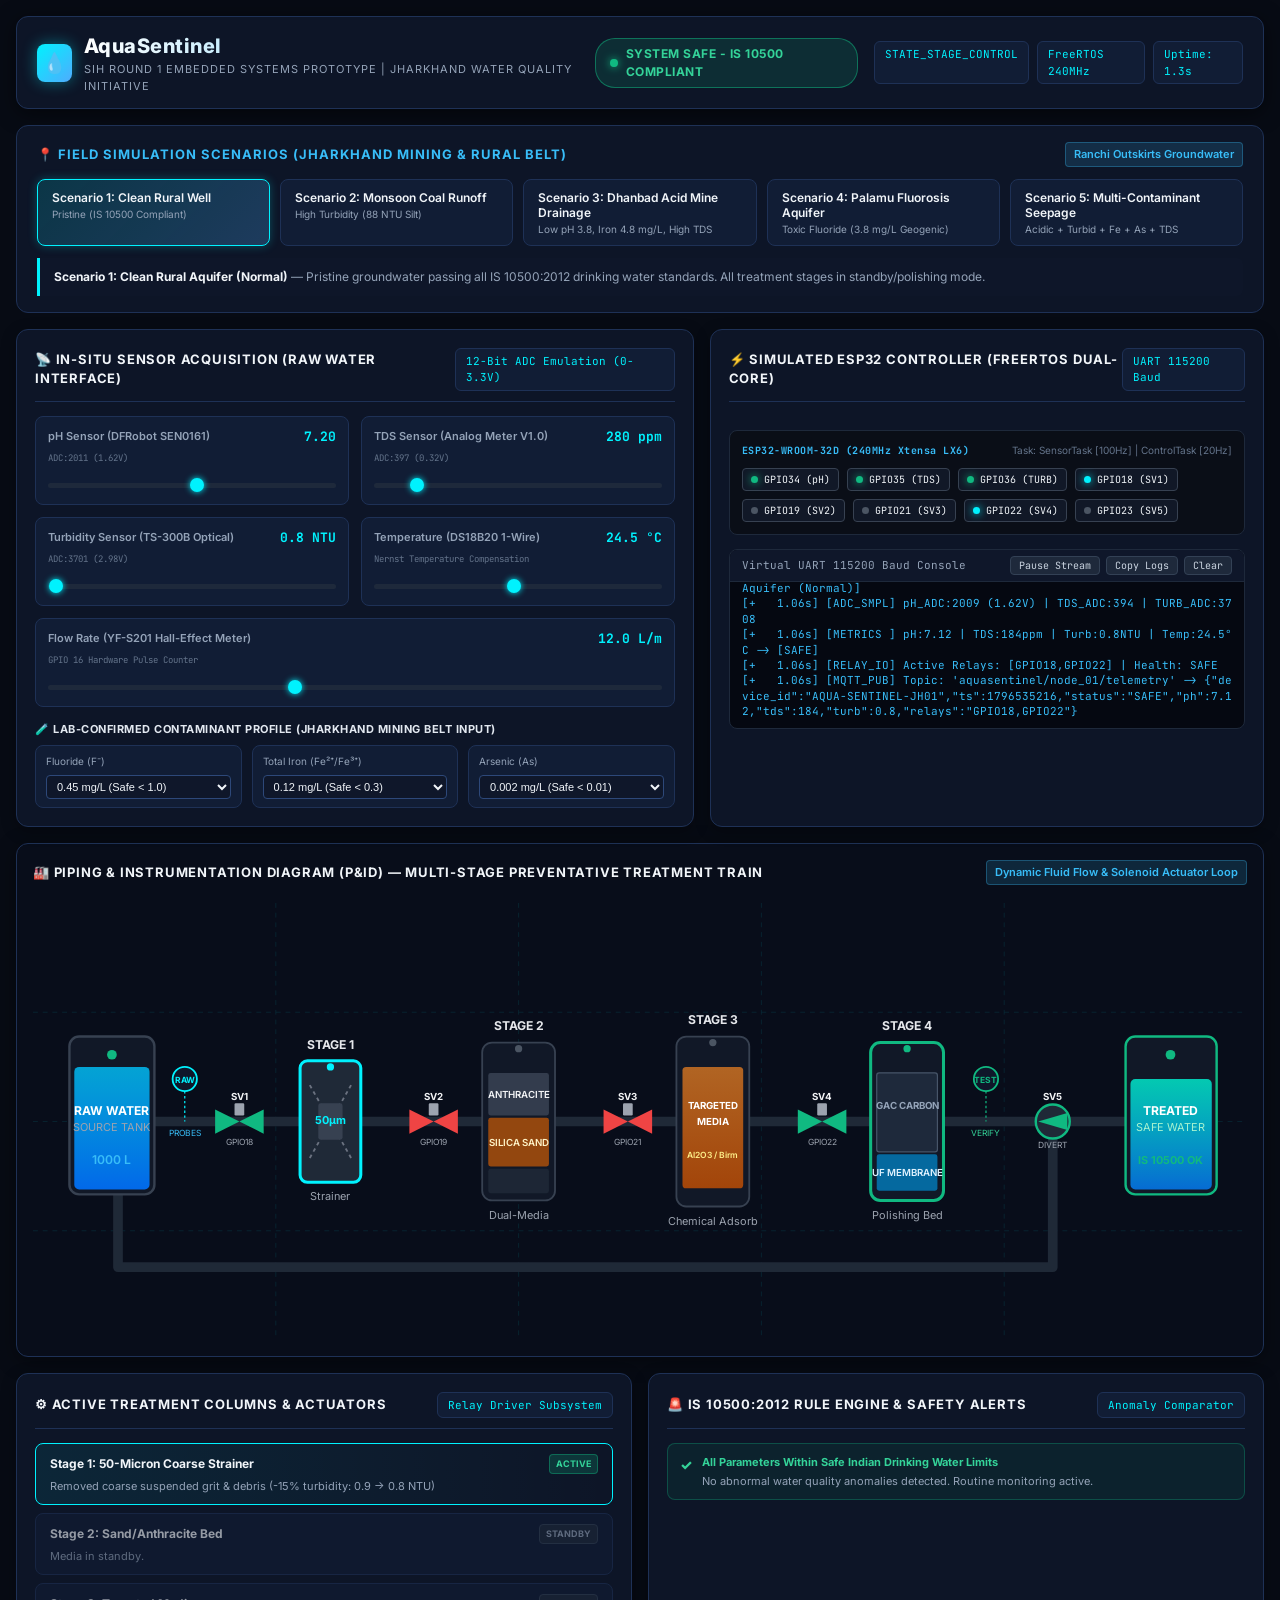
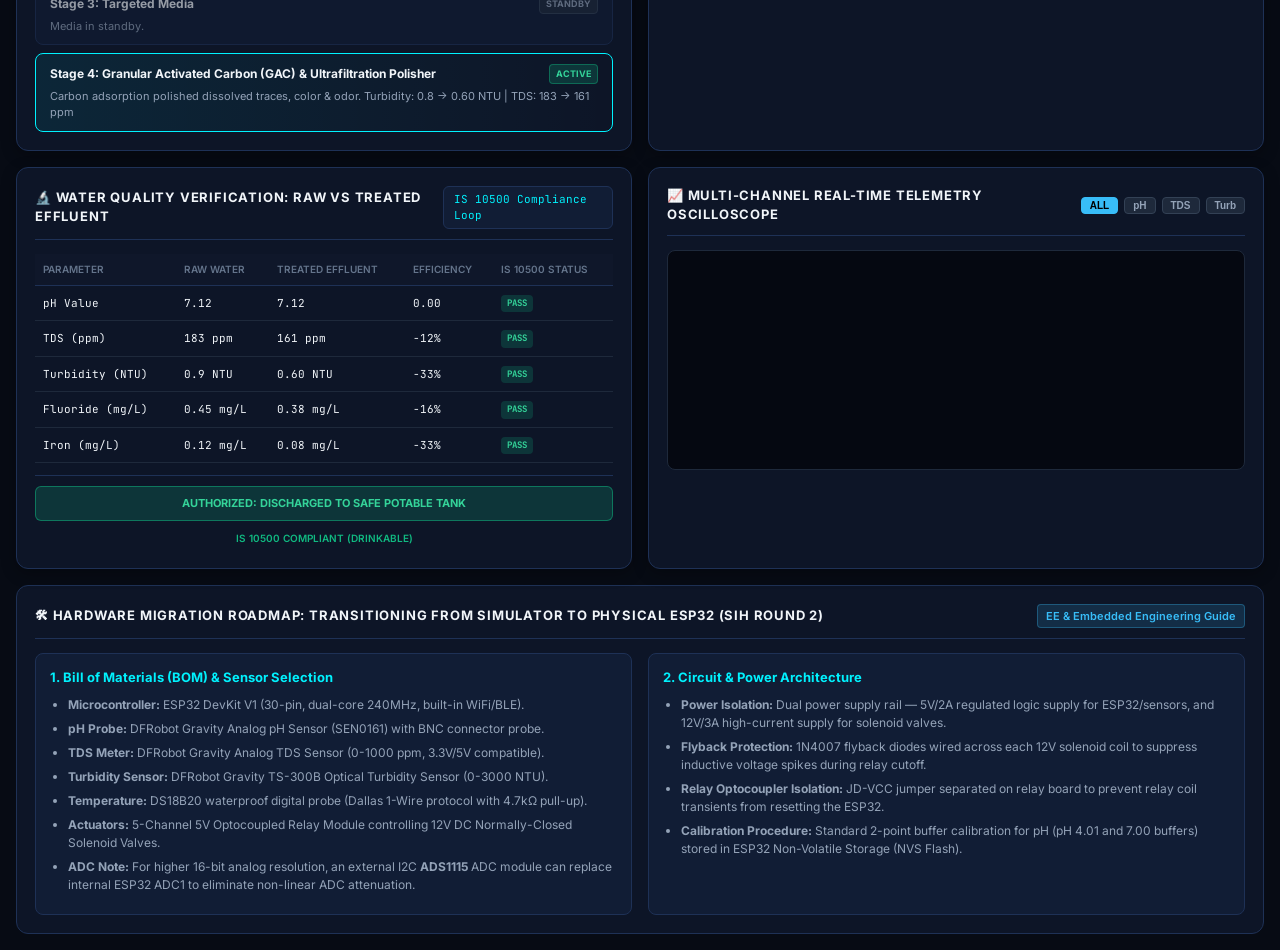
==== index.html @ 8b685284 "AquaSentinel - SIH Water Quality & Embedded Filtration Simulator" ====
<!DOCTYPE html>
<html lang="en">
<head>
  <meta charset="UTF-8">
  <meta name="viewport" content="width=device-width, initial-scale=1.0">
  <title>AquaSentinel — Embedded Water Quality & Filtration Simulator (SIH)</title>
  <link rel="stylesheet" href="css/styles.css">
  <link rel="preconnect" href="https://fonts.googleapis.com">
  <link rel="preconnect" href="https://fonts.gstatic.com" crossorigin>
  <link href="https://fonts.googleapis.com/css2?family=Inter:wght@400;500;600;700;800&family=JetBrains+Mono:wght@400;500;700&display=swap" rel="stylesheet">
</head>
<body>

  <!-- TOP BAR & SCADA CONTROLLER STATUS -->
  <header class="top-nav">
    <div class="brand-section">
      <div class="brand-icon">💧</div>
      <div>
        <h1 class="brand-title">AquaSentinel</h1>
        <p class="brand-subtitle">SIH Round 1 Embedded Systems Prototype | Jharkhand Water Quality Initiative</p>
      </div>
    </div>

    <div class="system-status-container">
      <div id="masterStatusBadge" class="status-badge badge-safe">
        <span class="indicator-dot dot-green"></span> SYSTEM SAFE - IS 10500 COMPLIANT
      </div>
      <div class="mcu-meta-pills">
        <span class="meta-pill" id="fsmStateBadge">STATE_ACQUISITION</span>
        <span class="meta-pill" id="coreFreqTxt">FreeRTOS 240MHz</span>
        <span class="meta-pill">Uptime: <span id="mcuUptimeTxt">0.0s</span></span>
      </div>
    </div>
  </header>

  <!-- JHARKHAND REGIONAL CONTAMINATION PRESETS -->
  <section class="scenario-panel">
    <div class="scenario-header-row">
      <h2 class="panel-title">
        <span>📍 Field Simulation Scenarios (Jharkhand Mining & Rural Belt)</span>
      </h2>
      <span class="region-tag" id="scenarioRegion">Ranchi Outskirts Groundwater</span>
    </div>

    <div class="scenario-btn-grid">
      <button class="scenario-btn active" data-scenario="SCENARIO_NORMAL">
        <span>Scenario 1: Clean Rural Well</span>
        <span class="scenario-sub">Pristine (IS 10500 Compliant)</span>
      </button>

      <button class="scenario-btn" data-scenario="SCENARIO_TURBID_RUNOFF">
        <span>Scenario 2: Monsoon Coal Runoff</span>
        <span class="scenario-sub">High Turbidity (88 NTU Silt)</span>
      </button>

      <button class="scenario-btn" data-scenario="SCENARIO_ACID_MINE_DRAINAGE">
        <span>Scenario 3: Dhanbad Acid Mine Drainage</span>
        <span class="scenario-sub">Low pH 3.8, Iron 4.8 mg/L, High TDS</span>
      </button>

      <button class="scenario-btn" data-scenario="SCENARIO_FLUORIDE_BELT">
        <span>Scenario 4: Palamu Fluorosis Aquifer</span>
        <span class="scenario-sub">Toxic Fluoride (3.8 mg/L Geogenic)</span>
      </button>

      <button class="scenario-btn" data-scenario="SCENARIO_CRITICAL_MULTI">
        <span>Scenario 5: Multi-Contaminant Seepage</span>
        <span class="scenario-sub">Acidic + Turbid + Fe + As + TDS</span>
      </button>
    </div>

    <div class="scenario-info-banner">
      <strong id="scenarioTitle">Scenario 1: Clean Rural Aquifer (Normal)</strong> — 
      <span id="scenarioDesc">Pristine groundwater passing all IS 10500:2012 drinking water standards. All treatment stages in standby/polishing mode.</span>
    </div>
  </section>

  <!-- 2-COLUMN ROW: SENSOR ACQUISITION & VIRTUAL ESP32 MCU -->
  <div class="main-grid-2col">
    
    <!-- LEFT: SENSOR ACQUISITION & LAB CONTAMINANT PANEL -->
    <section class="card">
      <div class="card-header">
        <h3 class="card-title">
          <span>📡 In-Situ Sensor Acquisition (Raw Water Interface)</span>
        </h3>
        <span class="meta-pill">12-Bit ADC Emulation (0-3.3V)</span>
      </div>

      <div class="sensor-sliders-grid">
        <!-- pH Sensor -->
        <div class="sensor-item">
          <div class="sensor-header">
            <span class="sensor-name">pH Sensor (DFRobot SEN0161)</span>
            <span class="sensor-val" id="valPh">7.20</span>
          </div>
          <div class="sensor-adc-tag" id="adcPhTxt">ADC: 2048 (1.65V)</div>
          <input type="range" id="sliderPh" min="2.0" max="12.0" step="0.1" value="7.2">
        </div>

        <!-- TDS Sensor -->
        <div class="sensor-item">
          <div class="sensor-header">
            <span class="sensor-name">TDS Sensor (Analog Meter V1.0)</span>
            <span class="sensor-val" id="valTds">280 ppm</span>
          </div>
          <div class="sensor-adc-tag" id="adcTdsTxt">ADC: 395 (0.32V)</div>
          <input type="range" id="sliderTds" min="20" max="2000" step="10" value="280">
        </div>

        <!-- Turbidity Sensor -->
        <div class="sensor-item">
          <div class="sensor-header">
            <span class="sensor-name">Turbidity Sensor (TS-300B Optical)</span>
            <span class="sensor-val" id="valTurb">0.8 NTU</span>
          </div>
          <div class="sensor-adc-tag" id="adcTurbTxt">ADC: 3698 (2.98V)</div>
          <input type="range" id="sliderTurb" min="0.1" max="120" step="0.5" value="0.8">
        </div>

        <!-- Water Temperature -->
        <div class="sensor-item">
          <div class="sensor-header">
            <span class="sensor-name">Temperature (DS18B20 1-Wire)</span>
            <span class="sensor-val" id="valTemp">24.5 °C</span>
          </div>
          <div class="sensor-adc-tag">Nernst Temperature Compensation</div>
          <input type="range" id="sliderTemp" min="5" max="45" step="0.5" value="24.5">
        </div>

        <!-- Flow Rate -->
        <div class="sensor-item" style="grid-column: span 2;">
          <div class="sensor-header">
            <span class="sensor-name">Flow Rate (YF-S201 Hall-Effect Meter)</span>
            <span class="sensor-val" id="valFlow">12.0 L/m</span>
          </div>
          <div class="sensor-adc-tag">GPIO 16 Hardware Pulse Counter</div>
          <input type="range" id="sliderFlow" min="0" max="30" step="0.5" value="12.0">
        </div>
      </div>

      <!-- Lab-Confirmed Trace Contaminants (Dual-Tier Architecture) -->
      <h4 class="lab-section-title">🧪 Lab-Confirmed Contaminant Profile (Jharkhand Mining Belt Input)</h4>
      <div class="lab-grid">
        <div class="lab-item">
          <label>Fluoride (F⁻)</label>
          <select class="lab-select" id="labFluorideSelect">
            <option value="0.45">0.45 mg/L (Safe < 1.0)</option>
            <option value="1.20">1.20 mg/L (Borderline)</option>
            <option value="2.80">2.80 mg/L (Toxic High)</option>
            <option value="3.80" selected>3.80 mg/L (Palamu Belt)</option>
          </select>
        </div>

        <div class="lab-item">
          <label>Total Iron (Fe²⁺/Fe³⁺)</label>
          <select class="lab-select" id="labIronSelect">
            <option value="0.12" selected>0.12 mg/L (Safe < 0.3)</option>
            <option value="0.65">0.65 mg/L (Elevated)</option>
            <option value="2.80">2.80 mg/L (Mine Seepage)</option>
            <option value="4.80">4.80 mg/L (Dhanbad AMD)</option>
          </select>
        </div>

        <div class="lab-item">
          <label>Arsenic (As)</label>
          <select class="lab-select" id="labArsenicSelect">
            <option value="0.002" selected>0.002 mg/L (Safe < 0.01)</option>
            <option value="0.025">0.025 mg/L (Warning > 0.01)</option>
            <option value="0.045">0.045 mg/L (Critical High)</option>
            <option value="0.080">0.080 mg/L (Lethal Divert)</option>
          </select>
        </div>
      </div>
    </section>

    <!-- RIGHT: VIRTUAL ESP32 EMBEDDED CONTROLLER & SERIAL MONITOR -->
    <section class="card mcu-panel">
      <div class="card-header">
        <h3 class="card-title">
          <span>⚡ Simulated ESP32 Controller (FreeRTOS Dual-Core)</span>
        </h3>
        <span class="meta-pill">UART 115200 Baud</span>
      </div>

      <!-- Virtual ESP32 Hardware Status -->
      <div class="esp32-visual-board">
        <div class="esp32-header">
          <span class="esp32-chip-badge">ESP32-WROOM-32D (240MHz Xtensa LX6)</span>
          <span class="esp32-core-spec">Task: SensorTask [100Hz] | ControlTask [20Hz]</span>
        </div>

        <div class="gpio-pinout-row">
          <!-- ADC Inputs -->
          <div class="gpio-pin" title="ADC1_CH6: pH Sensor Probe">
            <span class="pin-led led-on" id="gpio34Led"></span>
            <span>GPIO34 (pH)</span>
          </div>
          <div class="gpio-pin" title="ADC1_CH7: TDS Sensor Probe">
            <span class="pin-led led-on" id="gpio35Led"></span>
            <span>GPIO35 (TDS)</span>
          </div>
          <div class="gpio-pin" title="ADC1_CH0: Turbidity Optical Sensor">
            <span class="pin-led led-on" id="gpio36Led"></span>
            <span>GPIO36 (TURB)</span>
          </div>

          <!-- Relay Actuators -->
          <div class="gpio-pin" title="Relay 1: Solenoid SV1 (Inlet / Strainer)">
            <span class="pin-led led-relay led-on" id="gpio18Led"></span>
            <span>GPIO18 (SV1)</span>
          </div>
          <div class="gpio-pin" title="Relay 2: Solenoid SV2 (Sand / Anthracite)">
            <span class="pin-led led-relay" id="gpio19Led"></span>
            <span>GPIO19 (SV2)</span>
          </div>
          <div class="gpio-pin" title="Relay 3: Solenoid SV3 (Targeted Media: Al2O3/Birm/Calcite)">
            <span class="pin-led led-relay" id="gpio21Led"></span>
            <span>GPIO21 (SV3)</span>
          </div>
          <div class="gpio-pin" title="Relay 4: Solenoid SV4 (GAC Carbon Polisher)">
            <span class="pin-led led-relay led-on" id="gpio22Led"></span>
            <span>GPIO22 (SV4)</span>
          </div>
          <div class="gpio-pin" title="Relay 5: Solenoid SV5 (Recirculation / Diverter)">
            <span class="pin-led led-relay" id="gpio23Led"></span>
            <span>GPIO23 (SV5)</span>
          </div>
        </div>
      </div>

      <!-- Virtual UART Serial Terminal -->
      <div class="serial-console-card">
        <div class="serial-console-toolbar">
          <span class="serial-title">Virtual UART 115200 Baud Console</span>
          <div class="serial-actions">
            <button class="btn-console" id="btnPauseSerial">Pause Stream</button>
            <button class="btn-console" id="btnCopySerial">Copy Logs</button>
            <button class="btn-console" id="btnClearSerial">Clear</button>
          </div>
        </div>
        <div class="serial-output" id="serialOutput"></div>
      </div>
    </section>

  </div>

  <!-- P&ID DYNAMIC ANIMATED PIPING & INSTRUMENTATION SCHEMATIC -->
  <section class="pid-container-wrapper">
    <div class="card-header" style="border: none; margin-bottom: 8px;">
      <h3 class="card-title">
        <span>🏭 Piping & Instrumentation Diagram (P&ID) — Multi-Stage Preventative Treatment Train</span>
      </h3>
      <span class="region-tag">Dynamic Fluid Flow & Solenoid Actuator Loop</span>
    </div>
    <div id="pidContainer"></div>
  </section>

  <!-- 2-COLUMN ROW: TREATMENT STAGE STATUS & REAL-TIME ALERTS -->
  <div class="treatment-row-grid">
    
    <!-- Active Treatment Stages -->
    <section class="card">
      <div class="card-header">
        <h3 class="card-title">
          <span>⚙ Active Treatment Columns & Actuators</span>
        </h3>
        <span class="meta-pill">Relay Driver Subsystem</span>
      </div>
      <div class="stages-list" id="treatmentStagesList"></div>
    </section>

    <!-- Real-Time Alerts & IS 10500 Rule Engine -->
    <section class="card">
      <div class="card-header">
        <h3 class="card-title">
          <span>🚨 IS 10500:2012 Rule Engine & Safety Alerts</span>
        </h3>
        <span class="meta-pill">Anomaly Comparator</span>
      </div>
      <div class="active-alerts-box" id="activeAlertsContainer"></div>
    </section>

  </div>

  <!-- 2-COLUMN ROW: BEFORE VS AFTER TREATMENT TABLE & LIVE OSCILLOSCOPE STRIP CHART -->
  <div class="bottom-grid-2col">

    <!-- Before vs After Verification Table -->
    <section class="card">
      <div class="card-header">
        <h3 class="card-title">
          <span>🔬 Water Quality Verification: Raw vs Treated Effluent</span>
        </h3>
        <span class="meta-pill">IS 10500 Compliance Loop</span>
      </div>

      <table class="comp-table">
        <thead>
          <tr>
            <th>Parameter</th>
            <th>Raw Water</th>
            <th>Treated Effluent</th>
            <th>Efficiency</th>
            <th>IS 10500 Status</th>
          </tr>
        </thead>
        <tbody>
          <tr>
            <td>pH Value</td>
            <td id="rawPhComp">7.20</td>
            <td id="treatedPhComp">7.25</td>
            <td id="phEffComp">Buffered</td>
            <td><span class="status-tag tag-pass" id="phStatusComp">PASS</span></td>
          </tr>
          <tr>
            <td>TDS (ppm)</td>
            <td id="rawTdsComp">280 ppm</td>
            <td id="treatedTdsComp">246 ppm</td>
            <td id="tdsEffComp">-12%</td>
            <td><span class="status-tag tag-pass" id="tdsStatusComp">PASS</span></td>
          </tr>
          <tr>
            <td>Turbidity (NTU)</td>
            <td id="rawTurbComp">0.8 NTU</td>
            <td id="treatedTurbComp">0.4 NTU</td>
            <td id="turbEffComp">-50%</td>
            <td><span class="status-tag tag-pass" id="turbStatusComp">PASS</span></td>
          </tr>
          <tr>
            <td>Fluoride (mg/L)</td>
            <td id="rawFluorideComp">0.45 mg/L</td>
            <td id="treatedFluorideComp">0.38 mg/L</td>
            <td id="fluorideEffComp">-15%</td>
            <td><span class="status-tag tag-pass" id="fluorideStatusComp">PASS</span></td>
          </tr>
          <tr>
            <td>Iron (mg/L)</td>
            <td id="rawIronComp">0.12 mg/L</td>
            <td id="treatedIronComp">0.08 mg/L</td>
            <td id="ironEffComp">-33%</td>
            <td><span class="status-tag tag-pass" id="ironStatusComp">PASS</span></td>
          </tr>
        </tbody>
      </table>

      <div class="destination-bar">
        <div id="diverterStatusBadge" class="dest-badge dest-safe">
          AUTHORIZED: DISCHARGED TO SAFE STORAGE TANK
        </div>
        <div id="complianceRatingBadge" class="rating-badge rate-pass">
          IS 10500 COMPLIANT (DRINKABLE)
        </div>
      </div>
    </section>

    <!-- Canvas Strip-Chart Oscilloscope -->
    <section class="card">
      <div class="card-header">
        <h3 class="card-title">
          <span>📈 Multi-Channel Real-Time Telemetry Oscilloscope</span>
        </h3>
        <div class="chart-controls">
          <button class="chart-filter-btn active" data-channel="ALL">ALL</button>
          <button class="chart-filter-btn" data-channel="PH">pH</button>
          <button class="chart-filter-btn" data-channel="TDS">TDS</button>
          <button class="chart-filter-btn" data-channel="TURB">Turb</button>
        </div>
      </div>
      <div class="canvas-chart-wrapper">
        <canvas id="telemetryCanvas"></canvas>
      </div>
    </section>

  </div>

  <!-- EMBEDDED HARDWARE MIGRATION GUIDE & BOM (FOR SIH ROUND 2 PRESENTATION) -->
  <section class="hardware-guide-card">
    <div class="card-header">
      <h3 class="card-title">
        <span>🛠 Hardware Migration Roadmap: Transitioning from Simulator to Physical ESP32 (SIH Round 2)</span>
      </h3>
      <span class="region-tag">EE & Embedded Engineering Guide</span>
    </div>

    <div class="guide-grid">
      <div class="guide-block">
        <h4>1. Bill of Materials (BOM) & Sensor Selection</h4>
        <ul>
          <li><strong>Microcontroller:</strong> ESP32 DevKit V1 (30-pin, dual-core 240MHz, built-in WiFi/BLE).</li>
          <li><strong>pH Probe:</strong> DFRobot Gravity Analog pH Sensor (SEN0161) with BNC connector probe.</li>
          <li><strong>TDS Meter:</strong> DFRobot Gravity Analog TDS Sensor (0-1000 ppm, 3.3V/5V compatible).</li>
          <li><strong>Turbidity Sensor:</strong> DFRobot Gravity TS-300B Optical Turbidity Sensor (0-3000 NTU).</li>
          <li><strong>Temperature:</strong> DS18B20 waterproof digital probe (Dallas 1-Wire protocol with 4.7kΩ pull-up).</li>
          <li><strong>Actuators:</strong> 5-Channel 5V Optocoupled Relay Module controlling 12V DC Normally-Closed Solenoid Valves.</li>
          <li><strong>ADC Note:</strong> For higher 16-bit analog resolution, an external I2C <strong>ADS1115</strong> ADC module can replace internal ESP32 ADC1 to eliminate non-linear ADC attenuation.</li>
        </ul>
      </div>

      <div class="guide-block">
        <h4>2. Circuit & Power Architecture</h4>
        <ul>
          <li><strong>Power Isolation:</strong> Dual power supply rail — 5V/2A regulated logic supply for ESP32/sensors, and 12V/3A high-current supply for solenoid valves.</li>
          <li><strong>Flyback Protection:</strong> 1N4007 flyback diodes wired across each 12V solenoid coil to suppress inductive voltage spikes during relay cutoff.</li>
          <li><strong>Relay Optocoupler Isolation:</strong> JD-VCC jumper separated on relay board to prevent relay coil transients from resetting the ESP32.</li>
          <li><strong>Calibration Procedure:</strong> Standard 2-point buffer calibration for pH (pH 4.01 and 7.00 buffers) stored in ESP32 Non-Volatile Storage (NVS Flash).</li>
        </ul>
      </div>
    </div>
  </section>

  <!-- SCRIPTS -->
  <script src="js/firmware_mcu.js"></script>
  <script src="js/water_physics.js"></script>
  <script src="js/pid_renderer.js"></script>
  <script src="js/telemetry_charts.js"></script>
  <script src="js/app.js"></script>
</body>
</html>
---- css/styles.css ----
/* ==========================================================================
   AquaSentinel - Industrial SCADA & Embedded Engineering Theme
   High-Contrast Dark Mode with Cyber-Industrial Accents
   ========================================================================== */

:root {
  --bg-primary: #070b14;
  --bg-secondary: #0d1527;
  --bg-card: #111d35;
  --bg-card-hover: #162544;
  --border-dim: #1e3156;
  --border-bright: #2d4879;
  
  --text-primary: #f1f5f9;
  --text-secondary: #94a3b8;
  --text-muted: #64748b;

  --accent-cyan: #00f2fe;
  --accent-blue: #38bdf8;
  --accent-green: #10b981;
  --accent-amber: #f59e0b;
  --accent-red: #ef4444;
  --accent-purple: #a855f7;

  --glow-cyan: 0 0 15px rgba(0, 242, 254, 0.4);
  --glow-green: 0 0 15px rgba(16, 185, 129, 0.4);
  --glow-red: 0 0 18px rgba(239, 68, 68, 0.5);

  --font-sans: 'Inter', -apple-system, BlinkMacSystemFont, 'Segoe UI', Roboto, sans-serif;
  --font-mono: 'JetBrains Mono', 'Fira Code', 'Courier New', monospace;
}

* {
  box-sizing: border-box;
  margin: 0;
  padding: 0;
}

body {
  background-color: var(--bg-primary);
  color: var(--text-primary);
  font-family: var(--font-sans);
  line-height: 1.5;
  -webkit-font-smoothing: antialiased;
  padding: 16px;
  min-height: 100vh;
}

/* ==========================================================================
   TOP BAR & BRANDING
   ========================================================================== */
.top-nav {
  display: flex;
  justify-content: space-between;
  align-items: center;
  background: var(--bg-secondary);
  border: 1px solid var(--border-dim);
  border-radius: 12px;
  padding: 14px 20px;
  margin-bottom: 16px;
  box-shadow: 0 4px 20px rgba(0, 0, 0, 0.5);
}

.brand-section {
  display: flex;
  align-items: center;
  gap: 12px;
}

.brand-icon {
  width: 38px;
  height: 38px;
  background: linear-gradient(135deg, #00f2fe, #4facfe);
  border-radius: 8px;
  display: flex;
  align-items: center;
  justify-content: center;
  font-size: 20px;
  box-shadow: var(--glow-cyan);
}

.brand-title {
  font-size: 20px;
  font-weight: 800;
  letter-spacing: 0.5px;
  background: linear-gradient(90deg, #ffffff, #38bdf8);
  -webkit-background-clip: text;
  -webkit-text-fill-color: transparent;
}

.brand-subtitle {
  font-size: 11px;
  color: var(--text-secondary);
  text-transform: uppercase;
  letter-spacing: 1px;
}

.system-status-container {
  display: flex;
  align-items: center;
  gap: 16px;
}

.status-badge {
  display: inline-flex;
  align-items: center;
  gap: 8px;
  padding: 6px 14px;
  border-radius: 20px;
  font-size: 12px;
  font-weight: 700;
  letter-spacing: 0.5px;
  transition: all 0.3s ease;
}

.badge-safe {
  background: rgba(16, 185, 129, 0.15);
  border: 1px solid rgba(16, 185, 129, 0.5);
  color: #34d399;
}

.badge-warning {
  background: rgba(245, 158, 11, 0.15);
  border: 1px solid rgba(245, 158, 11, 0.5);
  color: #fbbf24;
}

.badge-critical {
  background: rgba(239, 68, 68, 0.2);
  border: 1px solid rgba(239, 68, 68, 0.7);
  color: #f87171;
  animation: pulseCrit 1.5s infinite;
}

@keyframes pulseCrit {
  0%, 100% { box-shadow: 0 0 5px rgba(239, 68, 68, 0.3); }
  50% { box-shadow: 0 0 18px rgba(239, 68, 68, 0.7); }
}

.indicator-dot {
  width: 8px;
  height: 8px;
  border-radius: 50%;
}
.dot-green { background: #10b981; box-shadow: 0 0 8px #10b981; }
.dot-amber { background: #f59e0b; box-shadow: 0 0 8px #f59e0b; }
.dot-red { background: #ef4444; box-shadow: 0 0 8px #ef4444; }

.mcu-meta-pills {
  display: flex;
  gap: 8px;
}

.meta-pill {
  background: var(--bg-card);
  border: 1px solid var(--border-dim);
  padding: 4px 10px;
  border-radius: 6px;
  font-size: 11px;
  font-family: var(--font-mono);
  color: var(--accent-cyan);
}

/* ==========================================================================
   SCENARIO SELECTOR BAR
   ========================================================================== */
.scenario-panel {
  background: var(--bg-secondary);
  border: 1px solid var(--border-dim);
  border-radius: 12px;
  padding: 16px 20px;
  margin-bottom: 16px;
}

.scenario-header-row {
  display: flex;
  justify-content: space-between;
  align-items: center;
  margin-bottom: 12px;
}

.panel-title {
  font-size: 13px;
  font-weight: 700;
  text-transform: uppercase;
  letter-spacing: 1px;
  color: var(--accent-blue);
  display: flex;
  align-items: center;
  gap: 8px;
}

.region-tag {
  font-size: 11px;
  background: rgba(56, 189, 248, 0.15);
  border: 1px solid rgba(56, 189, 248, 0.3);
  color: var(--accent-blue);
  padding: 3px 8px;
  border-radius: 4px;
  font-weight: 600;
}

.scenario-btn-grid {
  display: grid;
  grid-template-columns: repeat(auto-fit, minmax(210px, 1fr));
  gap: 10px;
  margin-bottom: 12px;
}

.scenario-btn {
  background: var(--bg-card);
  border: 1px solid var(--border-dim);
  color: var(--text-primary);
  padding: 10px 14px;
  border-radius: 8px;
  cursor: pointer;
  text-align: left;
  font-family: var(--font-sans);
  font-size: 12px;
  font-weight: 600;
  transition: all 0.2s ease;
  display: flex;
  flex-direction: column;
  gap: 3px;
}

.scenario-btn:hover {
  background: var(--bg-card-hover);
  border-color: var(--accent-cyan);
}

.scenario-btn.active {
  background: linear-gradient(135deg, rgba(0, 242, 254, 0.15), rgba(79, 172, 254, 0.25));
  border-color: var(--accent-cyan);
  box-shadow: 0 0 10px rgba(0, 242, 254, 0.25);
}

.scenario-sub {
  font-size: 10px;
  color: var(--text-secondary);
  font-weight: 400;
}

.scenario-info-banner {
  background: rgba(15, 23, 42, 0.7);
  border-left: 3px solid var(--accent-cyan);
  padding: 10px 14px;
  border-radius: 0 6px 6px 0;
  font-size: 12px;
  color: var(--text-secondary);
}

.scenario-info-banner strong {
  color: var(--text-primary);
}

/* ==========================================================================
   GRID LAYOUT: SENSORS & EMBEDDED MCU
   ========================================================================== */
.main-grid-2col {
  display: grid;
  grid-template-columns: 1.1fr 0.9fr;
  gap: 16px;
  margin-bottom: 16px;
}

@media (max-width: 1050px) {
  .main-grid-2col {
    grid-template-columns: 1fr;
  }
}

.card {
  background: var(--bg-secondary);
  border: 1px solid var(--border-dim);
  border-radius: 12px;
  padding: 18px;
  box-shadow: 0 4px 15px rgba(0, 0, 0, 0.3);
}

.card-header {
  display: flex;
  justify-content: space-between;
  align-items: center;
  margin-bottom: 14px;
  border-bottom: 1px solid var(--border-dim);
  padding-bottom: 10px;
}

.card-title {
  font-size: 13px;
  font-weight: 700;
  text-transform: uppercase;
  letter-spacing: 0.8px;
  color: var(--text-primary);
  display: flex;
  align-items: center;
  gap: 8px;
}

.sensor-sliders-grid {
  display: grid;
  grid-template-columns: 1fr 1fr;
  gap: 12px;
  margin-bottom: 14px;
}

@media (max-width: 600px) {
  .sensor-sliders-grid {
    grid-template-columns: 1fr;
  }
}

.sensor-item {
  background: var(--bg-card);
  border: 1px solid var(--border-dim);
  border-radius: 8px;
  padding: 10px 12px;
}

.sensor-header {
  display: flex;
  justify-content: space-between;
  align-items: center;
  margin-bottom: 6px;
}

.sensor-name {
  font-size: 11px;
  font-weight: 600;
  color: var(--text-secondary);
}

.sensor-val {
  font-family: var(--font-mono);
  font-size: 13px;
  font-weight: 700;
  color: var(--accent-cyan);
}

.sensor-adc-tag {
  font-family: var(--font-mono);
  font-size: 9px;
  color: var(--text-muted);
  margin-bottom: 4px;
}

input[type="range"] {
  width: 100%;
  height: 5px;
  border-radius: 4px;
  background: #1e293b;
  outline: none;
  -webkit-appearance: none;
  cursor: pointer;
}

input[type="range"]::-webkit-slider-thumb {
  -webkit-appearance: none;
  width: 14px;
  height: 14px;
  border-radius: 50%;
  background: var(--accent-cyan);
  box-shadow: 0 0 6px var(--accent-cyan);
  cursor: pointer;
}

/* Lab Contaminants Selection */
.lab-section-title {
  font-size: 11px;
  font-weight: 700;
  text-transform: uppercase;
  letter-spacing: 0.5px;
  color: #e2e8f0;
  margin: 10px 0 8px;
}

.lab-grid {
  display: grid;
  grid-template-columns: repeat(3, 1fr);
  gap: 10px;
}

.lab-item {
  background: var(--bg-card);
  border: 1px solid var(--border-dim);
  border-radius: 8px;
  padding: 8px 10px;
}

.lab-item label {
  display: block;
  font-size: 10px;
  color: var(--text-secondary);
  margin-bottom: 4px;
}

.lab-select {
  width: 100%;
  background: #0f172a;
  border: 1px solid var(--border-bright);
  color: var(--text-primary);
  font-size: 11px;
  padding: 4px 6px;
  border-radius: 4px;
  outline: none;
}

/* ==========================================================================
   VIRTUAL ESP32 MCU & SERIAL TERMINAL
   ========================================================================== */
.mcu-panel {
  display: flex;
  flex-direction: column;
  gap: 14px;
}

.esp32-visual-board {
  background: #0a0e17;
  border: 1px solid #1e293b;
  border-radius: 8px;
  padding: 12px;
  display: flex;
  flex-direction: column;
  gap: 10px;
}

.esp32-header {
  display: flex;
  justify-content: space-between;
  align-items: center;
}

.esp32-chip-badge {
  font-family: var(--font-mono);
  font-size: 10px;
  color: #38bdf8;
  font-weight: 700;
  letter-spacing: 0.5px;
}

.esp32-core-spec {
  font-size: 10px;
  color: var(--text-muted);
}

.gpio-pinout-row {
  display: flex;
  flex-wrap: wrap;
  gap: 8px;
}

.gpio-pin {
  background: #111827;
  border: 1px solid #374151;
  border-radius: 4px;
  padding: 3px 8px;
  display: flex;
  align-items: center;
  gap: 6px;
  font-family: var(--font-mono);
  font-size: 10px;
}

.pin-led {
  width: 7px;
  height: 7px;
  border-radius: 50%;
  background: #374151;
  transition: all 0.2s ease;
}

.pin-led.led-on {
  background: var(--accent-green);
  box-shadow: 0 0 8px var(--accent-green);
}

.pin-led.led-relay {
  background: #4b5563;
}

.pin-led.led-relay.led-on {
  background: var(--accent-cyan);
  box-shadow: 0 0 8px var(--accent-cyan);
}

/* Virtual Serial Console */
.serial-console-card {
  background: #050811;
  border: 1px solid #1e293b;
  border-radius: 8px;
  display: flex;
  flex-direction: column;
  height: 180px;
  overflow: hidden;
}

.serial-console-toolbar {
  display: flex;
  justify-content: space-between;
  align-items: center;
  background: #0f172a;
  padding: 6px 12px;
  border-bottom: 1px solid #1e293b;
}

.serial-title {
  font-family: var(--font-mono);
  font-size: 11px;
  color: #94a3b8;
}

.serial-actions {
  display: flex;
  gap: 6px;
}

.btn-console {
  background: #1e293b;
  border: 1px solid #334155;
  color: #cbd5e1;
  padding: 2px 8px;
  border-radius: 4px;
  font-size: 10px;
  font-family: var(--font-mono);
  cursor: pointer;
}

.btn-console:hover {
  background: #334155;
  color: #ffffff;
}

.btn-warn {
  border-color: var(--accent-amber);
  color: var(--accent-amber);
}

.serial-output {
  flex: 1;
  padding: 8px 12px;
  font-family: var(--font-mono);
  font-size: 11px;
  color: #38bdf8;
  white-space: pre-wrap;
  word-break: break-all;
  overflow-y: auto;
  line-height: 1.4;
}

/* ==========================================================================
   P&ID ANIMATED SCHEMATIC
   ========================================================================== */
.pid-container-wrapper {
  background: #080d1a;
  border: 1px solid var(--border-dim);
  border-radius: 12px;
  padding: 16px;
  margin-bottom: 16px;
  box-shadow: 0 4px 20px rgba(0,0,0,0.4);
}

.pid-svg {
  width: 100%;
  height: auto;
  display: block;
}

/* Flow animation keyframes */
@keyframes dashFlow {
  to {
    stroke-dashoffset: -40;
  }
}

.flow-pulse {
  stroke-dasharray: 8, 4;
  animation: dashFlow 1.2s linear infinite;
}

.flow-pulse-recirc {
  animation: dashFlow 0.8s linear infinite;
}

/* ==========================================================================
   TREATMENT STAGES & ALERTS ROW
   ========================================================================== */
.treatment-row-grid {
  display: grid;
  grid-template-columns: 1fr 1fr;
  gap: 16px;
  margin-bottom: 16px;
}

@media (max-width: 900px) {
  .treatment-row-grid {
    grid-template-columns: 1fr;
  }
}

.stages-list {
  display: flex;
  flex-direction: column;
  gap: 8px;
}

.stage-card {
  background: var(--bg-card);
  border: 1px solid var(--border-dim);
  border-radius: 8px;
  padding: 10px 14px;
  transition: all 0.2s ease;
}

.stage-card.stage-active {
  border-color: var(--accent-cyan);
  background: linear-gradient(90deg, rgba(0, 242, 254, 0.08), transparent);
}

.stage-card.stage-idle {
  opacity: 0.6;
}

.stage-header {
  display: flex;
  justify-content: space-between;
  align-items: center;
  margin-bottom: 4px;
}

.stage-name {
  font-size: 12px;
  font-weight: 700;
  color: var(--text-primary);
}

.stage-status-pill {
  font-size: 9px;
  font-weight: 700;
  padding: 2px 6px;
  border-radius: 4px;
  text-transform: uppercase;
}

.pill-active {
  background: rgba(16, 185, 129, 0.2);
  color: #34d399;
  border: 1px solid rgba(16, 185, 129, 0.4);
}

.pill-idle {
  background: #1e293b;
  color: #94a3b8;
  border: 1px solid #334155;
}

.stage-details {
  font-size: 11px;
  color: var(--text-secondary);
}

/* Alerts Box */
.active-alerts-box {
  display: flex;
  flex-direction: column;
  gap: 8px;
  max-height: 250px;
  overflow-y: auto;
}

.alarm-item {
  display: flex;
  align-items: flex-start;
  gap: 10px;
  padding: 10px 12px;
  border-radius: 8px;
  font-size: 11px;
}

.alarm-none {
  background: rgba(16, 185, 129, 0.08);
  border: 1px solid rgba(16, 185, 129, 0.3);
  color: #34d399;
}

.alarm-warn {
  background: rgba(245, 158, 11, 0.1);
  border: 1px solid rgba(245, 158, 11, 0.4);
  color: #fbbf24;
}

.alarm-crit {
  background: rgba(239, 68, 68, 0.15);
  border: 1px solid rgba(239, 68, 68, 0.6);
  color: #fca5a5;
}

.alarm-icon {
  font-size: 14px;
  font-weight: 800;
}

.alarm-title {
  font-weight: 700;
  margin-bottom: 2px;
}

.alarm-desc {
  color: var(--text-secondary);
}

/* ==========================================================================
   COMPARISON TABLE & TELEMETRY CHARTS
   ========================================================================== */
.bottom-grid-2col {
  display: grid;
  grid-template-columns: 1fr 1fr;
  gap: 16px;
  margin-bottom: 16px;
}

@media (max-width: 980px) {
  .bottom-grid-2col {
    grid-template-columns: 1fr;
  }
}

.comp-table {
  width: 100%;
  border-collapse: collapse;
  font-size: 11px;
  margin-bottom: 12px;
}

.comp-table th {
  background: #0f172a;
  color: var(--text-muted);
  text-transform: uppercase;
  font-weight: 600;
  font-size: 10px;
  padding: 8px;
  text-align: left;
  border-bottom: 1px solid var(--border-dim);
}

.comp-table td {
  padding: 8px;
  border-bottom: 1px solid #1e293b;
  font-family: var(--font-mono);
}

.comp-table tr:hover td {
  background: rgba(255, 255, 255, 0.02);
}

.status-tag {
  display: inline-block;
  padding: 2px 6px;
  border-radius: 4px;
  font-size: 9px;
  font-weight: 700;
}
.tag-pass { background: rgba(16, 185, 129, 0.2); color: #34d399; }
.tag-permissible { background: rgba(245, 158, 11, 0.2); color: #fbbf24; }
.tag-fail { background: rgba(239, 68, 68, 0.2); color: #f87171; }

.destination-bar {
  display: flex;
  flex-direction: column;
  gap: 6px;
  margin-top: 10px;
  padding-top: 10px;
  border-top: 1px solid var(--border-dim);
}

.dest-badge {
  padding: 8px 12px;
  border-radius: 6px;
  font-size: 11px;
  font-weight: 700;
  text-align: center;
}
.dest-safe {
  background: rgba(16, 185, 129, 0.2);
  color: #34d399;
  border: 1px solid rgba(16, 185, 129, 0.5);
}
.dest-recirc {
  background: rgba(239, 68, 68, 0.2);
  color: #f87171;
  border: 1px solid rgba(239, 68, 68, 0.5);
}

.rating-badge {
  font-size: 10px;
  text-align: center;
  font-weight: 600;
  padding: 4px;
  border-radius: 4px;
}
.rate-pass { color: var(--accent-green); }
.rate-fail { color: var(--accent-red); }

/* Canvas Strip Chart */
.chart-controls {
  display: flex;
  gap: 6px;
}

.chart-filter-btn {
  background: #1e293b;
  border: 1px solid #334155;
  color: #94a3b8;
  font-size: 10px;
  font-weight: 600;
  padding: 2px 8px;
  border-radius: 4px;
  cursor: pointer;
}

.chart-filter-btn.active {
  background: var(--accent-blue);
  color: #000000;
  border-color: var(--accent-blue);
}

.canvas-chart-wrapper {
  position: relative;
  width: 100%;
  height: 220px;
  background: #050811;
  border: 1px solid #1e293b;
  border-radius: 8px;
  overflow: hidden;
}

#telemetryCanvas {
  width: 100%;
  height: 100%;
  display: block;
}

/* ==========================================================================
   HARDWARE MIGRATION GUIDE & BOM ACCORDION / FOOTER
   ========================================================================== */
.hardware-guide-card {
  background: var(--bg-secondary);
  border: 1px solid var(--border-dim);
  border-radius: 12px;
  padding: 18px;
  margin-top: 16px;
}

.guide-grid {
  display: grid;
  grid-template-columns: 1fr 1fr;
  gap: 16px;
  margin-top: 12px;
}

@media (max-width: 800px) {
  .guide-grid {
    grid-template-columns: 1fr;
  }
}

.guide-block {
  background: var(--bg-card);
  border: 1px solid var(--border-dim);
  border-radius: 8px;
  padding: 14px;
  font-size: 12px;
}

.guide-block h4 {
  color: var(--accent-cyan);
  font-size: 13px;
  margin-bottom: 8px;
  display: flex;
  align-items: center;
  gap: 6px;
}

.guide-block ul {
  padding-left: 18px;
  color: var(--text-secondary);
}

.guide-block li {
  margin-bottom: 6px;
}

.code-snippet-box {
  background: #050811;
  border: 1px solid #1e293b;
  border-radius: 6px;
  padding: 10px;
  font-family: var(--font-mono);
  font-size: 10px;
  color: #38bdf8;
  margin-top: 8px;
  overflow-x: auto;
}
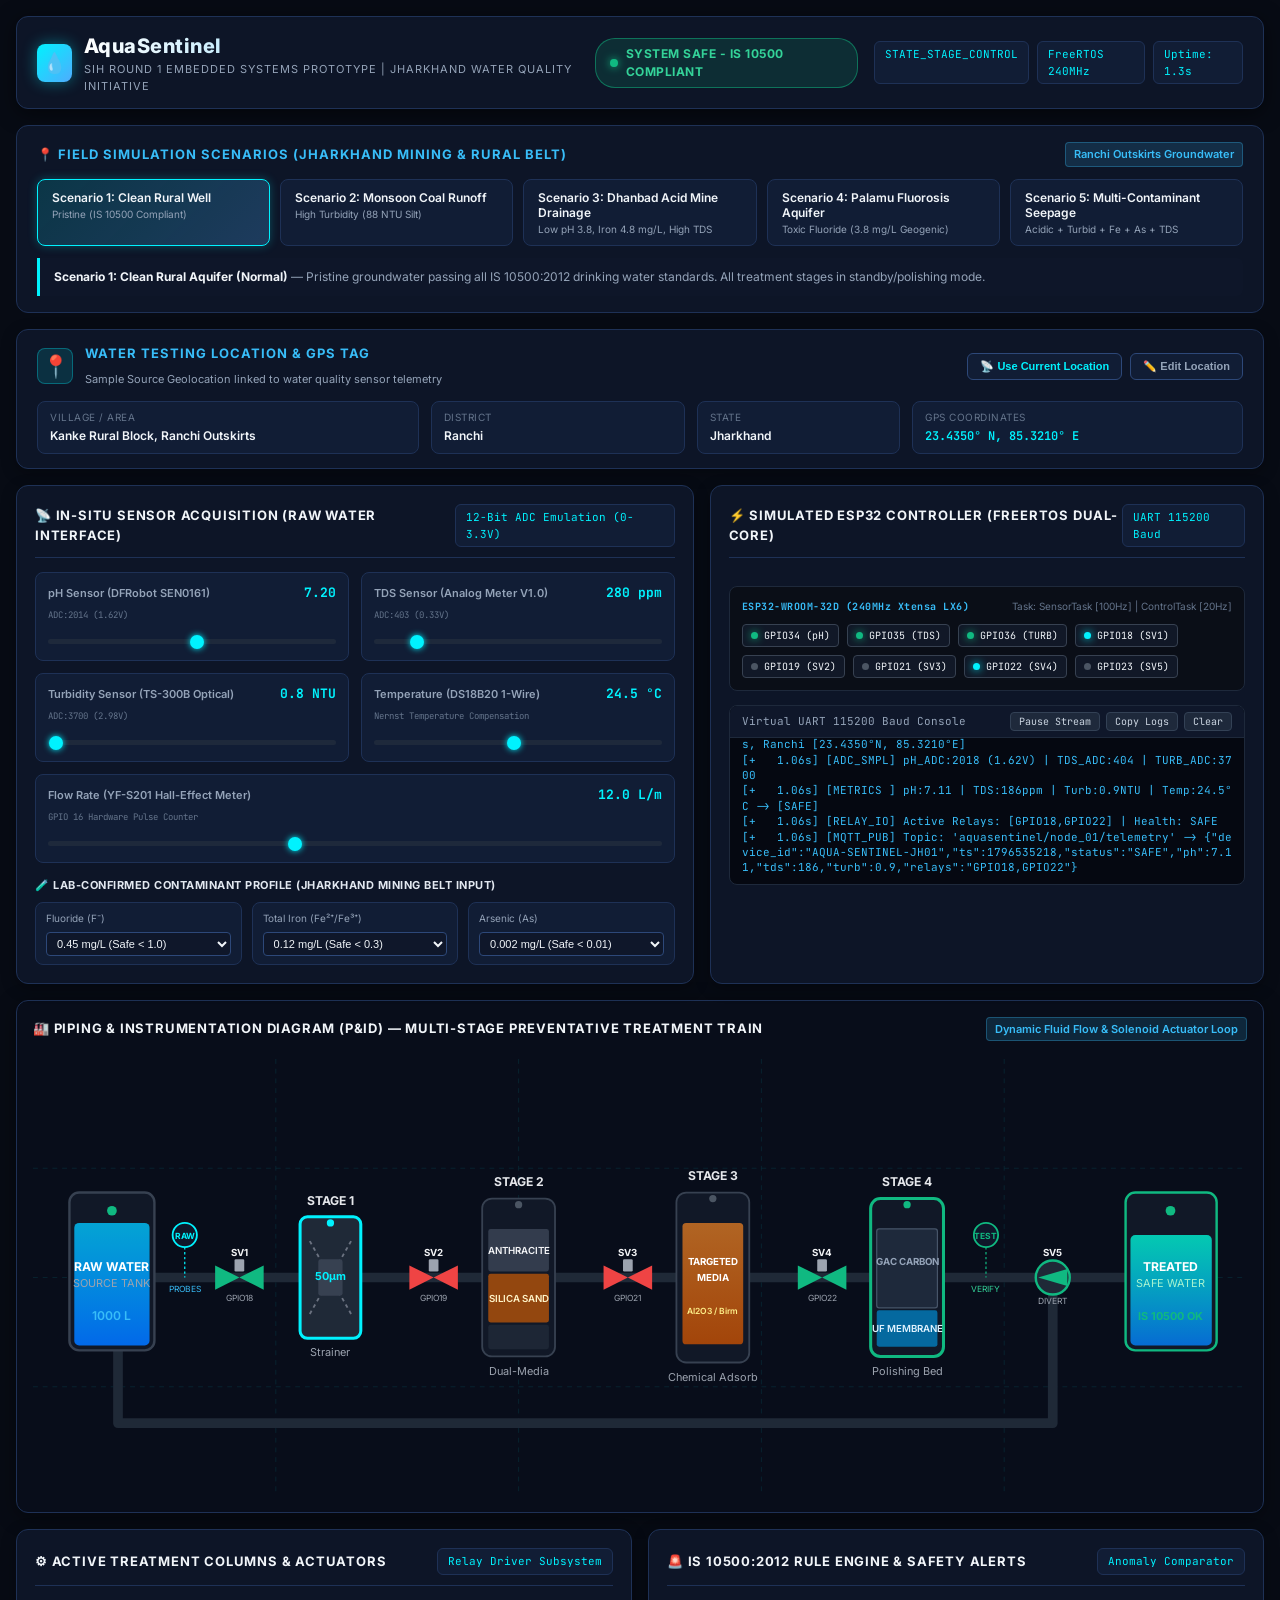
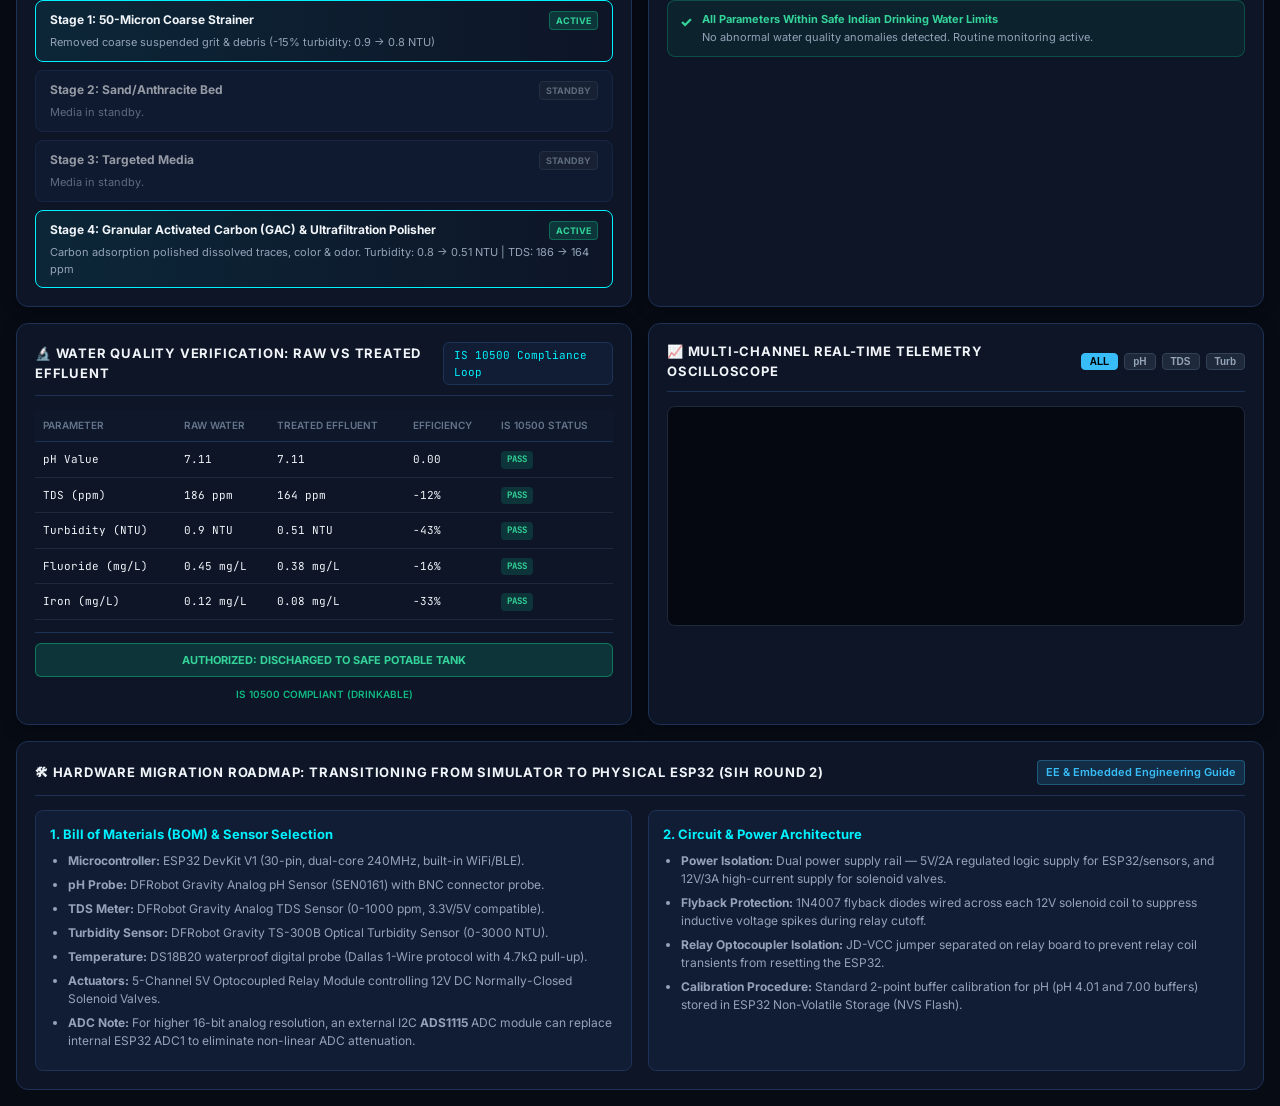
==== commit e259ce34: "Add Water Testing Location & GPS Tag feature with field coordinates" ====
--- a/index.html
+++ b/index.html
@@ -75,6 +75,76 @@
     </div>
   </section>
 
+  <!-- WATER TESTING LOCATION / GPS CARD -->
+  <section class="location-panel">
+    <div class="location-header-row">
+      <div class="location-title-group">
+        <span class="location-pin-badge">📍</span>
+        <div>
+          <h2 class="panel-title" style="margin-bottom: 2px;">
+            <span>Water Testing Location & GPS Tag</span>
+          </h2>
+          <span class="location-subtitle">Sample Source Geolocation linked to water quality sensor telemetry</span>
+        </div>
+      </div>
+      <div class="location-actions">
+        <button id="btnUseDeviceGps" class="btn-location" title="Detect GPS coordinates using device location">
+          <span>📡 Use Current Location</span>
+        </button>
+        <button id="btnEditLocation" class="btn-location btn-location-sec" title="Edit location details manually">
+          <span>✏️ Edit Location</span>
+        </button>
+      </div>
+    </div>
+
+    <!-- Display Mode -->
+    <div class="location-grid" id="locationDisplayGrid">
+      <div class="loc-card-item">
+        <span class="loc-label">Village / Area</span>
+        <span class="loc-val" id="locVillageTxt">Kanke Rural Block, Ranchi Outskirts</span>
+      </div>
+
+      <div class="loc-card-item">
+        <span class="loc-label">District</span>
+        <span class="loc-val" id="locDistrictTxt">Ranchi</span>
+      </div>
+
+      <div class="loc-card-item">
+        <span class="loc-label">State</span>
+        <span class="loc-val" id="locStateTxt">Jharkhand</span>
+      </div>
+
+      <div class="loc-card-item">
+        <span class="loc-label">GPS Coordinates</span>
+        <span class="loc-val loc-coords" id="locGpsTxt">23.4350° N, 85.3210° E</span>
+      </div>
+    </div>
+
+    <!-- Edit Mode (Inline and simple, hidden by default) -->
+    <div class="location-edit-grid" id="locationEditGrid" style="display: none;">
+      <div class="loc-input-group">
+        <label>Village / Area</label>
+        <input type="text" id="inputLocVillage" class="loc-input" value="Kanke Rural Block, Ranchi Outskirts">
+      </div>
+      <div class="loc-input-group">
+        <label>District</label>
+        <input type="text" id="inputLocDistrict" class="loc-input" value="Ranchi">
+      </div>
+      <div class="loc-input-group">
+        <label>Latitude (° N)</label>
+        <input type="number" step="0.0001" id="inputLocLat" class="loc-input" value="23.4350">
+      </div>
+      <div class="loc-input-group">
+        <label>Longitude (° E)</label>
+        <input type="number" step="0.0001" id="inputLocLong" class="loc-input" value="85.3210">
+      </div>
+      <div class="loc-edit-actions">
+        <button id="btnSaveLocation" class="btn-location btn-save">✓ Save</button>
+        <button id="btnCancelLocation" class="btn-location btn-cancel">Cancel</button>
+      </div>
+    </div>
+  </section>
+
   <!-- 2-COLUMN ROW: SENSOR ACQUISITION & VIRTUAL ESP32 MCU -->
   <div class="main-grid-2col">
     
--- a/css/styles.css
+++ b/css/styles.css
@@ -901,3 +901,179 @@
   margin-top: 8px;
   overflow-x: auto;
 }
+
+/* ==========================================================================
+   WATER TESTING LOCATION / GPS CARD
+   ========================================================================== */
+.location-panel {
+  background: var(--bg-secondary);
+  border: 1px solid var(--border-dim);
+  border-radius: 12px;
+  padding: 14px 20px;
+  margin-bottom: 16px;
+  box-shadow: 0 4px 15px rgba(0, 0, 0, 0.3);
+}
+
+.location-header-row {
+  display: flex;
+  justify-content: space-between;
+  align-items: center;
+  margin-bottom: 12px;
+  flex-wrap: wrap;
+  gap: 10px;
+}
+
+.location-title-group {
+  display: flex;
+  align-items: center;
+  gap: 12px;
+}
+
+.location-pin-badge {
+  font-size: 22px;
+  width: 36px;
+  height: 36px;
+  background: rgba(0, 242, 254, 0.12);
+  border: 1px solid rgba(0, 242, 254, 0.3);
+  border-radius: 8px;
+  display: flex;
+  align-items: center;
+  justify-content: center;
+}
+
+.location-subtitle {
+  font-size: 11px;
+  color: var(--text-secondary);
+}
+
+.location-actions {
+  display: flex;
+  gap: 8px;
+}
+
+.btn-location {
+  background: var(--bg-card);
+  border: 1px solid var(--border-bright);
+  color: var(--accent-cyan);
+  padding: 6px 12px;
+  border-radius: 6px;
+  font-size: 11px;
+  font-weight: 600;
+  cursor: pointer;
+  display: flex;
+  align-items: center;
+  gap: 6px;
+  transition: all 0.2s ease;
+}
+
+.btn-location:hover {
+  background: var(--bg-card-hover);
+  border-color: var(--accent-cyan);
+  box-shadow: 0 0 8px rgba(0, 242, 254, 0.2);
+}
+
+.btn-location-sec {
+  color: var(--text-secondary);
+}
+
+.btn-save {
+  background: rgba(16, 185, 129, 0.2);
+  border-color: var(--accent-green);
+  color: #34d399;
+}
+
+.btn-cancel {
+  background: rgba(239, 68, 68, 0.15);
+  border-color: var(--accent-red);
+  color: #fca5a5;
+}
+
+.location-grid {
+  display: grid;
+  grid-template-columns: 1.5fr 1fr 0.8fr 1.3fr;
+  gap: 12px;
+}
+
+@media (max-width: 850px) {
+  .location-grid {
+    grid-template-columns: 1fr 1fr;
+  }
+}
+
+@media (max-width: 500px) {
+  .location-grid {
+    grid-template-columns: 1fr;
+  }
+}
+
+.loc-card-item {
+  background: var(--bg-card);
+  border: 1px solid var(--border-dim);
+  border-radius: 8px;
+  padding: 8px 12px;
+  display: flex;
+  flex-direction: column;
+  gap: 2px;
+}
+
+.loc-label {
+  font-size: 10px;
+  color: var(--text-muted);
+  text-transform: uppercase;
+  letter-spacing: 0.5px;
+}
+
+.loc-val {
+  font-size: 12px;
+  font-weight: 600;
+  color: var(--text-primary);
+}
+
+.loc-coords {
+  font-family: var(--font-mono);
+  color: var(--accent-cyan);
+}
+
+.location-edit-grid {
+  display: grid;
+  grid-template-columns: 1.5fr 1fr 1fr 1fr;
+  gap: 10px;
+  margin-top: 10px;
+}
+
+@media (max-width: 750px) {
+  .location-edit-grid {
+    grid-template-columns: 1fr 1fr;
+  }
+}
+
+.loc-input-group label {
+  display: block;
+  font-size: 10px;
+  color: var(--text-secondary);
+  margin-bottom: 4px;
+}
+
+.loc-input {
+  width: 100%;
+  background: #0f172a;
+  border: 1px solid var(--border-bright);
+  color: var(--text-primary);
+  font-size: 11px;
+  padding: 6px 8px;
+  border-radius: 4px;
+  outline: none;
+  font-family: var(--font-sans);
+}
+
+.loc-input:focus {
+  border-color: var(--accent-cyan);
+}
+
+.loc-edit-actions {
+  display: flex;
+  gap: 8px;
+  margin-top: 6px;
+  grid-column: span 4;
+}
+
